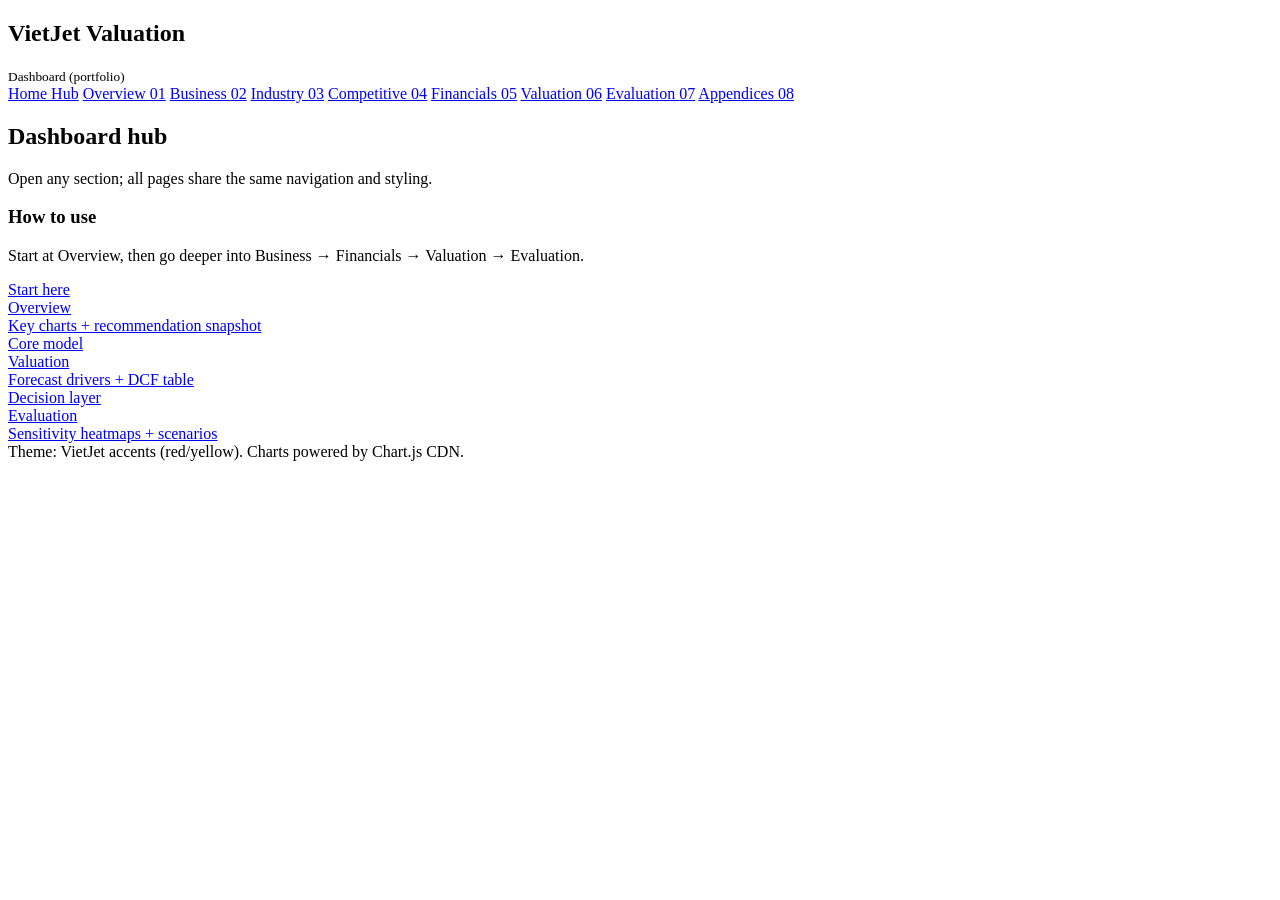
==== index.html @ 5aee6820 "Add files via upload" ====
<!doctype html>
<html lang="en">
<head>
  <meta charset="utf-8" />
  <meta name="viewport" content="width=device-width, initial-scale=1" />
  <title>VietJet (VJC) — Equity Valuation Dashboard</title>
  <link rel="stylesheet" href="assets/css/style.css" />
</head>
<body>
  <div class="layout">
    <aside class="sidebar">
      <div class="brand">
        <div class="brand-badge"></div>
        <div>
          <h1>VietJet Valuation</h1>
          <small>Dashboard (portfolio)</small>
        </div>
      </div>

      <nav class="nav">
        <a href="index.html" data-nav="home" class="active">Home <span class="tag">Hub</span></a>
        <a href="overview.html" data-nav="overview">Overview <span class="tag">01</span></a>
        <a href="business.html" data-nav="business">Business <span class="tag">02</span></a>
        <a href="industry.html" data-nav="industry">Industry <span class="tag">03</span></a>
        <a href="competitive.html" data-nav="competitive">Competitive <span class="tag">04</span></a>
        <a href="financials.html" data-nav="financials">Financials <span class="tag">05</span></a>
        <a href="valuation.html" data-nav="valuation">Valuation <span class="tag">06</span></a>
        <a href="evaluation.html" data-nav="evaluation">Evaluation <span class="tag">07</span></a>
        <a href="appendices.html" data-nav="appendices">Appendices <span class="tag">08</span></a>
      </nav>
    </aside>

    <main class="main">
      <div class="topbar" id="topRibbon"></div>

      <div class="page-title">
        <div>
          <h2>Dashboard hub</h2>
          <p>Open any section; all pages share the same navigation and styling.</p>
        </div>
      </div>

      <section class="grid">
        <div class="card" style="grid-column: span 12;">
          <h3>How to use</h3>
          <p class="sub">Start at Overview, then go deeper into Business → Financials → Valuation → Evaluation.</p>
          <div class="kpi-row">
            <a class="kpi" href="overview.html">
              <div class="label">Start here</div>
              <div class="value">Overview</div>
              <div class="delta">Key charts + recommendation snapshot</div>
            </a>
            <a class="kpi" href="valuation.html">
              <div class="label">Core model</div>
              <div class="value">Valuation</div>
              <div class="delta">Forecast drivers + DCF table</div>
            </a>
            <a class="kpi" href="evaluation.html">
              <div class="label">Decision layer</div>
              <div class="value">Evaluation</div>
              <div class="delta">Sensitivity heatmaps + scenarios</div>
            </a>
          </div>

          <div class="footer-note">
            Theme: VietJet accents (red/yellow). Charts powered by Chart.js CDN.
          </div>
        </div>
      </section>
    </main>
  </div>

  <script type="module">
    import { renderTopRibbon, setActiveNav } from "./assets/js/common.js";
    renderTopRibbon();
    setActiveNav("home");
  </script>
</body>
</html>
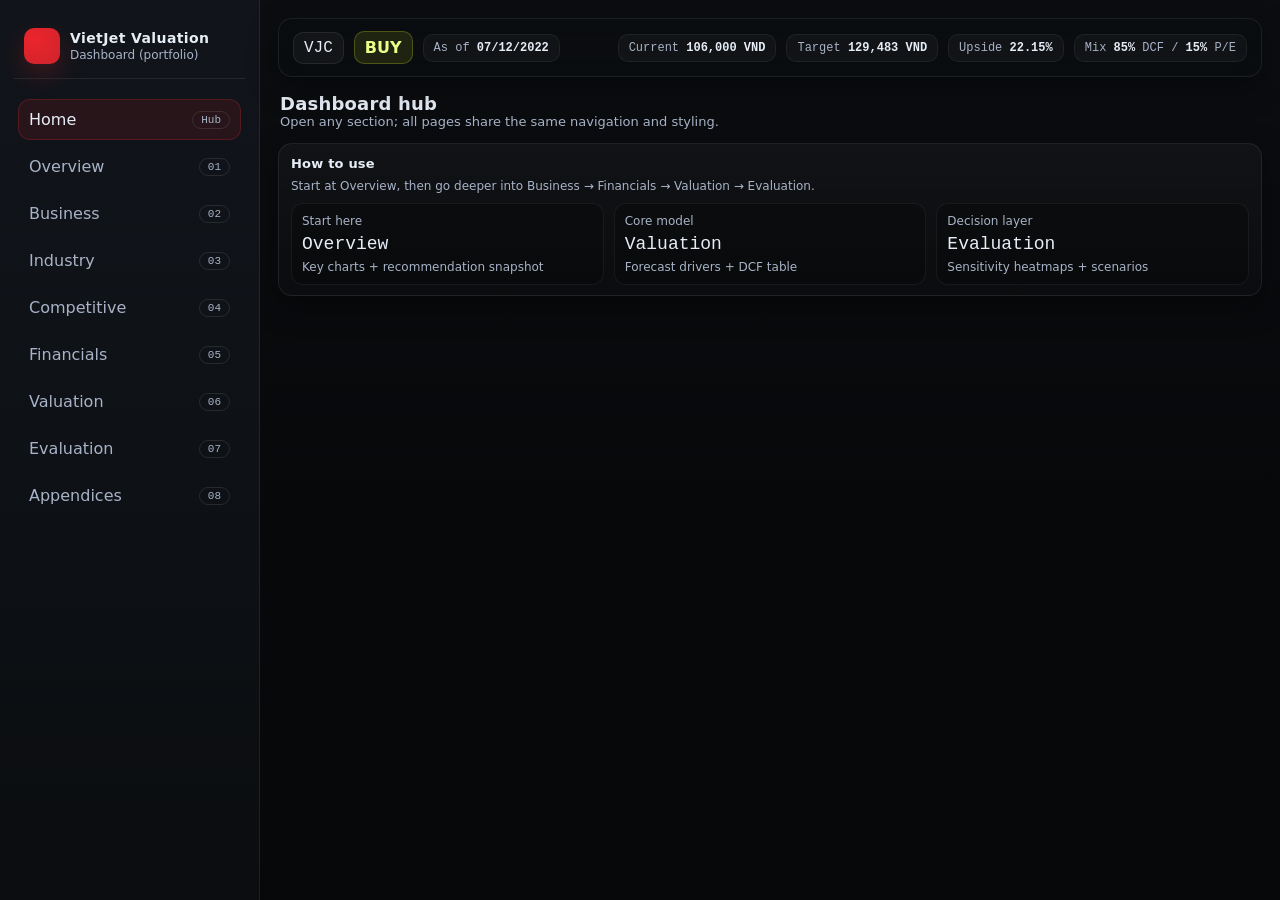
==== commit 09467a8b: "Update index.html" ====
--- a/index.html
+++ b/index.html
@@ -4,7 +4,7 @@
   <meta charset="utf-8" />
   <meta name="viewport" content="width=device-width, initial-scale=1" />
   <title>VietJet (VJC) — Equity Valuation Dashboard</title>
-  <link rel="stylesheet" href="assets/css/style.css" />
+  <link rel="stylesheet" href="style.css" />
 </head>
 <body>
   <div class="layout">
@@ -61,19 +61,17 @@
               <div class="delta">Sensitivity heatmaps + scenarios</div>
             </a>
           </div>
-
-          <div class="footer-note">
-            Theme: VietJet accents (red/yellow). Charts powered by Chart.js CDN.
-          </div>
+         
         </div>
       </section>
     </main>
   </div>
 
   <script type="module">
-    import { renderTopRibbon, setActiveNav } from "./assets/js/common.js";
+    import { renderTopRibbon, setActiveNav } from "./common.js";
     renderTopRibbon();
     setActiveNav("home");
   </script>
 </body>
 </html>
+
--- a/style.css
+++ b/style.css
@@ -0,0 +1,329 @@
+:root{
+  --bg-0:#0b0d10;
+  --bg-1:#11151b;
+  --bg-2:#151b24;
+  --card:#0f1319;
+  --border:rgba(255,255,255,.08);
+  --text:#e7edf6;
+  --muted:#a8b3c7;
+
+  /* VietJet accents */
+  --vj-red-1:#CE242C;
+  --vj-red-2:#EC242C;
+  --vj-red-3:#E52620;
+  --vj-lime:#B9CC25;
+
+  --good:#2dd4bf;
+  --warn:#fbbf24;
+
+  --radius:14px;
+  --shadow: 0 10px 30px rgba(0,0,0,.35);
+  --font: ui-sans-serif, system-ui, -apple-system, Segoe UI, Roboto, Arial, "Noto Sans", "Helvetica Neue", sans-serif;
+  --mono: ui-monospace, SFMono-Regular, Menlo, Monaco, Consolas, "Liberation Mono", "Courier New", monospace;
+}
+
+*{ box-sizing:border-box; }
+html,body{ height:100%; }
+body{
+  margin:0;
+  font-family:var(--font);
+  background:linear-gradient(180deg, var(--bg-0), #07080a 60%);
+  color:var(--text);
+}
+
+a{ color:inherit; text-decoration:none; }
+a:hover{ text-decoration:none; }
+
+.layout{
+  display:grid;
+  grid-template-columns: 260px 1fr;
+  min-height:100vh;
+}
+
+.sidebar{
+  position:sticky;
+  top:0;
+  height:100vh;
+  background:linear-gradient(180deg, var(--bg-1), var(--bg-0));
+  border-right:1px solid var(--border);
+  padding:18px 14px;
+}
+
+.brand{
+  display:flex;
+  align-items:center;
+  gap:10px;
+  padding:10px 10px 14px;
+  border-bottom:1px solid var(--border);
+  margin-bottom:12px;
+}
+
+.brand-badge{
+  width:36px;height:36px;border-radius:10px;
+  background: radial-gradient(circle at 30% 30%, var(--vj-red-2), var(--vj-red-1));
+  box-shadow: 0 10px 24px rgba(206,36,44,.25);
+}
+.brand h1{
+  font-size:14px;
+  margin:0;
+  letter-spacing:.4px;
+}
+.brand small{
+  display:block;
+  font-size:12px;
+  color:var(--muted);
+  margin-top:2px;
+}
+
+.nav{
+  display:flex;
+  flex-direction:column;
+  gap:6px;
+  padding:8px 4px;
+}
+
+.nav a{
+  display:flex;
+  align-items:center;
+  justify-content:space-between;
+  padding:10px 10px;
+  border-radius:12px;
+  color:var(--muted);
+  border:1px solid transparent;
+}
+.nav a:hover{
+  background:rgba(255,255,255,.03);
+  border-color:rgba(255,255,255,.05);
+  color:var(--text);
+}
+.nav a.active{
+  background:rgba(206,36,44,.12);
+  border-color:rgba(206,36,44,.28);
+  color:var(--text);
+}
+.nav .tag{
+  font-family:var(--mono);
+  font-size:11px;
+  padding:2px 8px;
+  border-radius:999px;
+  border:1px solid rgba(255,255,255,.10);
+  color:var(--muted);
+}
+
+.main{
+  padding:18px 18px 40px;
+}
+
+.topbar{
+  position:sticky;
+  top:0;
+  z-index:10;
+  background:rgba(11,13,16,.72);
+  backdrop-filter: blur(10px);
+  border:1px solid var(--border);
+  border-radius: var(--radius);
+  box-shadow: var(--shadow);
+  padding:12px 14px;
+  margin-bottom:16px;
+}
+
+.ribbon{
+  display:flex;
+  flex-wrap:wrap;
+  gap:10px 14px;
+  align-items:center;
+  justify-content:space-between;
+}
+.ribbon-left{
+  display:flex;
+  align-items:center;
+  gap:10px;
+}
+.ticker{
+  font-family:var(--mono);
+  padding:6px 10px;
+  border-radius:10px;
+  background:rgba(255,255,255,.04);
+  border:1px solid rgba(255,255,255,.08);
+}
+.badge-buy{
+  padding:6px 10px;
+  border-radius:10px;
+  background: rgba(185,204,37,.12);
+  border:1px solid rgba(185,204,37,.30);
+  color: #eaff8a;
+  font-weight:600;
+}
+.metrics{
+  display:flex;
+  flex-wrap:wrap;
+  gap:10px;
+}
+.metric{
+  padding:6px 10px;
+  border-radius:10px;
+  background:rgba(255,255,255,.03);
+  border:1px solid rgba(255,255,255,.06);
+  color:var(--muted);
+  font-family:var(--mono);
+  font-size:12px;
+}
+.metric b{ color:var(--text); font-weight:700; }
+
+.page-title{
+  display:flex;
+  align-items:end;
+  justify-content:space-between;
+  gap:12px;
+  margin:6px 2px 14px;
+}
+.page-title h2{ margin:0; font-size:18px; letter-spacing:.2px; }
+.page-title p{ margin:0; color:var(--muted); font-size:13px; }
+
+.grid{
+  display:grid;
+  grid-template-columns: repeat(12, 1fr);
+  gap:14px;
+}
+
+.card{
+  background:linear-gradient(180deg, rgba(255,255,255,.03), rgba(255,255,255,.01));
+  border:1px solid var(--border);
+  border-radius: var(--radius);
+  box-shadow: var(--shadow);
+  padding:12px 12px 10px;
+  min-height: 120px;
+}
+.card h3{
+  margin:0 0 8px;
+  font-size:13px;
+  color:var(--text);
+  letter-spacing:.2px;
+}
+.card .sub{
+  margin:0 0 10px;
+  color:var(--muted);
+  font-size:12px;
+}
+
+.kpi-row{
+  display:flex;
+  flex-wrap:wrap;
+  gap:10px;
+}
+.kpi{
+  flex:1 1 140px;
+  background:rgba(0,0,0,.20);
+  border:1px solid rgba(255,255,255,.06);
+  border-radius:12px;
+  padding:10px;
+}
+.kpi .label{
+  color:var(--muted);
+  font-size:12px;
+}
+.kpi .value{
+  font-family:var(--mono);
+  font-size:18px;
+  margin-top:6px;
+}
+.kpi .delta{
+  margin-top:6px;
+  font-size:12px;
+  color:var(--muted);
+}
+.kpi .delta.up{ color: #b6ffb2; }
+.kpi .delta.down{ color:#ffb4b4; }
+
+.chart-wrap{
+  position:relative;
+  height:320px;
+}
+.chart-wrap.tall{ height:380px; }
+.chart-wrap.short{ height:240px; }
+
+.table{
+  width:100%;
+  border-collapse:collapse;
+  font-family:var(--mono);
+  font-size:12px;
+}
+.table th,.table td{
+  padding:8px 8px;
+  border-bottom:1px solid rgba(255,255,255,.06);
+  text-align:right;
+}
+.table th:first-child,.table td:first-child{ text-align:left; }
+.table thead th{
+  position:sticky; top:0;
+  background:rgba(17,21,27,.9);
+  backdrop-filter: blur(10px);
+  z-index:2;
+  color:var(--muted);
+  font-weight:700;
+}
+
+.footer-note{
+  margin-top:10px;
+  color:var(--muted);
+  font-size:12px;
+}
+
+@media (max-width: 980px){
+  .layout{ grid-template-columns: 1fr; }
+  .sidebar{ position:relative; height:auto; }
+}
+
+.btn{
+  display:inline-flex;
+  align-items:center;
+  gap:8px;
+  padding:8px 10px;
+  border-radius:12px;
+  border:1px solid rgba(255,255,255,.10);
+  background:rgba(255,255,255,.03);
+  color:var(--text);
+  cursor:pointer;
+  font-family:var(--mono);
+  font-size:12px;
+}
+.btn:hover{
+  border-color: rgba(185,204,37,.45);
+  box-shadow: 0 0 0 3px rgba(185,204,37,.10);
+}
+.btn-row{
+  display:flex;
+  gap:10px;
+  flex-wrap:wrap;
+  margin:8px 0 10px;
+}
+.accordion{
+  border:1px solid var(--border);
+  border-radius: var(--radius);
+  overflow:hidden;
+  background: rgba(255,255,255,.02);
+}
+.acc-item{ border-top:1px solid rgba(255,255,255,.06); }
+.acc-item:first-child{ border-top:none; }
+.acc-head{
+  width:100%;
+  text-align:left;
+  padding:12px 12px;
+  background: rgba(0,0,0,.18);
+  color: var(--text);
+  cursor:pointer;
+  border:none;
+  display:flex;
+  justify-content:space-between;
+  align-items:center;
+}
+.acc-head span{
+  color: var(--muted);
+  font-size:12px;
+  font-family: var(--mono);
+}
+.acc-body{
+  display:none;
+  padding:12px;
+}
+.acc-body.open{ display:block; }
